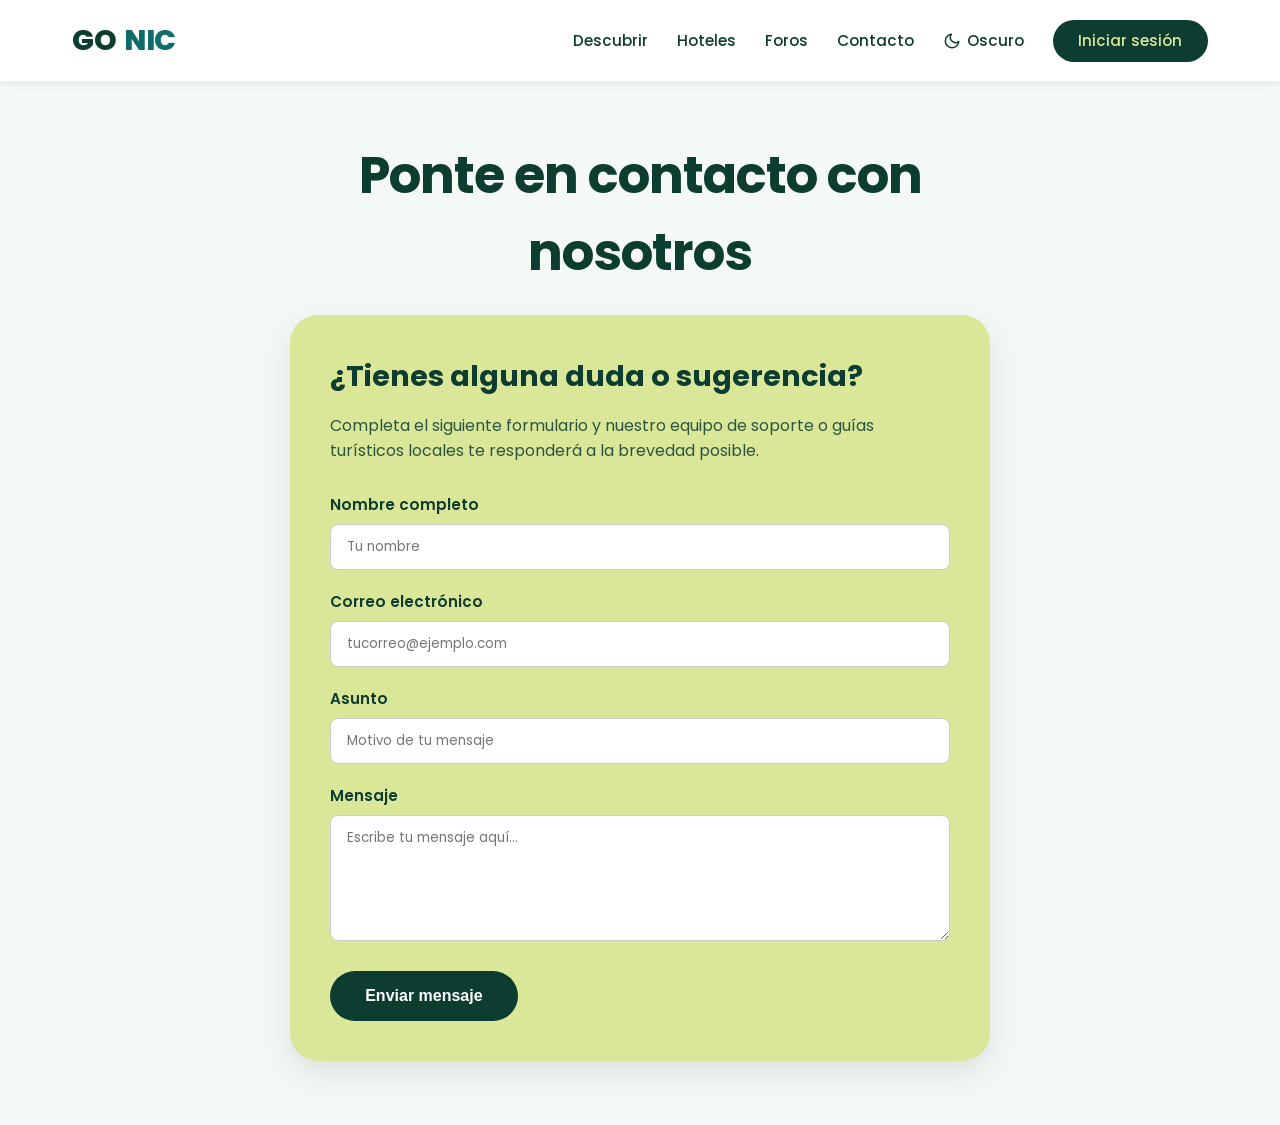
==== HTML/contacto.html @ b3a9e854 "Actualizar página de contacto y discover" ====
<!DOCTYPE html>
<html lang="es" data-theme="light">
<head>
    <meta charset="UTF-8">
    <meta name="viewport" content="width=device-width, initial-scale=1.0">
    <title>Contacto - Go Nic</title>
    <link href="https://fonts.googleapis.com/css2?family=Poppins:wght@400;500;600;700;800&display=swap" rel="stylesheet">
    <link rel="stylesheet" href="../CSS/styles.css">
</head>
<body>

    <!-- Header Navigation -->
    <header class="smooth-entry delay-1">
        <div class="nav-container">
            <a href="index.html" class="logo">GO<span>NIC</span></a>
            <ul class="nav-links">
                <li><a href="descubrir.html">Descubrir</a></li>
                <li><a href="index.html#hotels">Hoteles</a></li>
                <li><a href="#">Foros</a></li>
                <li><a href="contacto.html" class="active">Contacto</a></li>
                <!-- Botón de Tema (Estilo texto plano) -->
                <li>
                    <button type="button" id="theme-toggle" class="nav-theme-btn" aria-label="Cambiar tema">
                        <span id="theme-icon" style="display: flex; align-items: center;">
                            <svg width="18" height="18" fill="none" stroke="currentColor" stroke-width="2" stroke-linecap="round" stroke-linejoin="round" viewBox="0 0 24 24">
                                <path d="M21 12.79A9 9 0 1 1 11.21 3 7 7 0 0 0 21 12.79z"></path>
                            </svg>
                        </span>
                        <span id="theme-text">Oscuro</span>
                    </button>
                </li>
                <li><a href="login.html" class="btn-signin">Iniciar sesión</a></li>
            </ul>
        </div>
    </header>

    <!-- Hero Title -->
    <section class="hero smooth-entry delay-2">
        <h1>Ponte en contacto con nosotros</h1>
    </section>

    <!-- Contact Form Section -->
    <section class="categories-section smooth-entry delay-3" style="display: flex; justify-content: center; align-items: center; width: 100%;">
        <div class="categories-container" style="max-width: 700px; width: 100%; margin: 0 auto; display: flex; justify-content: center;">
            <div class="promo-card" style="display: block; padding: 40px; width: 100%; box-sizing: border-box;">
                <h2 style="margin-bottom: 15px; font-size: 1.8rem;">¿Tienes alguna duda o sugerencia?</h2>
                <p style="margin-bottom: 30px; opacity: 0.85;">Completa el siguiente formulario y nuestro equipo de soporte o guías turísticos locales te responderá a la brevedad posible.</p>
                
                <form action="#" method="POST" style="display: flex; flex-direction: column; gap: 20px;">
                    <div style="display: flex; flex-direction: column; gap: 8px; text-align: left;">
                        <label for="nombre" style="font-weight: 600; font-size: 0.95rem;">Nombre completo</label>
                        <input type="text" id="nombre" name="nombre" placeholder="Tu nombre" required style="padding: 12px 16px; border-radius: 8px; border: 1px solid var(--border-color, #ccc); background: var(--bg-input, #fff); color: inherit; font-family: 'Poppins', sans-serif;">
                    </div>

                    <div style="display: flex; flex-direction: column; gap: 8px; text-align: left;">
                        <label for="email" style="font-weight: 600; font-size: 0.95rem;">Correo electrónico</label>
                        <input type="email" id="email" name="email" placeholder="tucorreo@ejemplo.com" required style="padding: 12px 16px; border-radius: 8px; border: 1px solid var(--border-color, #ccc); background: var(--bg-input, #fff); color: inherit; font-family: 'Poppins', sans-serif;">
                    </div>

                    <div style="display: flex; flex-direction: column; gap: 8px; text-align: left;">
                        <label for="asunto" style="font-weight: 600; font-size: 0.95rem;">Asunto</label>
                        <input type="text" id="asunto" name="asunto" placeholder="Motivo de tu mensaje" required style="padding: 12px 16px; border-radius: 8px; border: 1px solid var(--border-color, #ccc); background: var(--bg-input, #fff); color: inherit; font-family: 'Poppins', sans-serif;">
                    </div>

                    <div style="display: flex; flex-direction: column; gap: 8px; text-align: left;">
                        <label for="mensaje" style="font-weight: 600; font-size: 0.95rem;">Mensaje</label>
                        <textarea id="mensaje" name="mensaje" rows="5" placeholder="Escribe tu mensaje aquí..." required style="padding: 12px 16px; border-radius: 8px; border: 1px solid var(--border-color, #ccc); background: var(--bg-input, #fff); color: inherit; font-family: 'Poppins', sans-serif; resize: vertical;"></textarea>
                    </div>

                    <button type="submit" class="btn-promo" style="margin-top: 10px; cursor: pointer; border: none; font-size: 1rem; font-weight: 600;">Enviar mensaje</button>
                </form>
            </div>
        </div>
    </section>

    <!-- Scripts de Interacción -->
    <script>
        // Cambio de Tema (Claro / Oscuro)
        const toggleBtn = document.getElementById('theme-toggle');
        const themeIcon = document.getElementById('theme-icon');
        const themeText = document.getElementById('theme-text');

        const moonSVG = `
            <svg width="18" height="18" fill="none" stroke="currentColor" stroke-width="2" stroke-linecap="round" stroke-linejoin="round" viewBox="0 0 24 24">
                <path d="M21 12.79A9 9 0 1 1 11.21 3 7 7 0 0 0 21 12.79z"></path>
            </svg>`;

        const sunSVG = `
            <svg width="18" height="18" fill="none" stroke="currentColor" stroke-width="2" stroke-linecap="round" stroke-linejoin="round" viewBox="0 0 24 24">
                <circle cx="12" cy="12" r="5"/>
                <line x1="12" y1="1" x2="12" y2="3"/>
                <line x1="12" y1="21" x2="12" y2="23"/>
                <line x1="4.22" y1="4.22" x2="5.64" y2="5.64"/>
                <line x1="18.36" y1="18.36" x2="19.78" y2="19.78"/>
                <line x1="1" y1="12" x2="3" y2="12"/>
                <line x1="21" y1="12" x2="23" y2="12"/>
                <line x1="4.22" y1="19.78" x2="5.64" y2="18.36"/>
                <line x1="18.36" y1="5.64" x2="19.78" y2="4.22"/>
            </svg>`;

        function applyTheme(theme) {
            document.documentElement.setAttribute('data-theme', theme);
            localStorage.setItem('gonic-theme', theme);

            if (theme === 'dark') {
                themeIcon.innerHTML = sunSVG;
                themeText.textContent = 'Claro';
            } else {
                themeIcon.innerHTML = moonSVG;
                themeText.textContent = 'Oscuro';
            }
        }

        const savedTheme = localStorage.getItem('gonic-theme') || 'light';
        applyTheme(savedTheme);

        toggleBtn.addEventListener('click', () => {
            const currentTheme = document.documentElement.getAttribute('data-theme') || 'light';
            const nextTheme = currentTheme === 'light' ? 'dark' : 'light';
            applyTheme(nextTheme);
        });
    </script>

</body>
</html>
---- CSS/styles.css ----
/* ==========================================
   GO NIC - BRAND SYSTEM & STYLES (UNIFICADO)
   ========================================== */

/* Variables globales */
:root, [data-theme="light"] {
    --color-dark: #0D3C30;
    --color-lime: #DAE799;
    --color-sky: #91D5DD;
    --color-teal: #0D6D69;
    
    --bg-body: #F4F8F7;
    --bg-header: #FFFFFF;
    --bg-card: #FFFFFF;
    --bg-card-header: rgba(145, 213, 221, 0.3);
    --bg-search: #FFFFFF;
    
    --text-primary: #0D3C30;
    --text-secondary: #0D6D69;
    --text-muted: #52796F;
    --border-card: rgba(145, 213, 221, 0.4);
    
    --radius-sm: 12px;
    --radius-md: 18px;
    --radius-pill: 50px;
    --transition: all 0.3s cubic-bezier(0.4, 0, 0.2, 1);
}

/* Tema Oscuro */
[data-theme="dark"] {
    --bg-body: #081613;
    --bg-header: #0e241f;
    --bg-card: #13322b;
    --bg-card-header: #1c3831;
    --bg-search: #13322b;
    
    --text-primary: #FFFFFF;
    --text-secondary: #FFFFFF;
    --text-muted: #94a3b8;
    --color-teal: #42b2a8;
    --border-card: rgba(145, 213, 221, 0.15);
}

/* Transiciones globales */
body, header, .category-card, .search-box, .btn-signin, .nav-theme-btn, .search-tabs li, .card-image-placeholder, .search-box input {
    transition: background-color 0.3s ease, color 0.3s ease, border-color 0.3s ease, box-shadow 0.3s ease, stroke 0.3s ease;
}

/* Base Reset */
* {
    margin: 0;
    padding: 0;
    box-sizing: border-box;
}

body {
    font-family: 'Poppins', sans-serif;
    background-color: var(--bg-body);
    color: var(--text-primary);
    overflow-x: hidden;
}

/* Header & Navigation */
header {
    background-color: var(--bg-header);
    box-shadow: 0 2px 12px rgba(0, 0, 0, 0.08);
    position: sticky;
    top: 0;
    z-index: 1000;
}

.nav-container {
    max-width: 1200px;
    margin: 0 auto;
    display: flex;
    justify-content: space-between;
    align-items: center;
    padding: 1.2rem 2rem;
}

.logo {
    font-size: 1.8rem;
    font-weight: 800;
    color: var(--text-primary);
    text-decoration: none;
    letter-spacing: -0.5px;
    display: flex;
    align-items: center;
    gap: 0.5rem;
}

.logo span {
    color: var(--color-teal);
}

.nav-links {
    display: flex;
    gap: 1.8rem;
    list-style: none;
    align-items: center;
}

.nav-links a {
    text-decoration: none;
    color: var(--text-primary);
    font-weight: 500;
    font-size: 0.95rem;
    transition: var(--transition);
}

.nav-links a:hover {
    color: var(--color-teal);
}

/* Botón de cambio de tema */
.nav-theme-btn {
    background: none;
    border: none;
    padding: 0;
    font-family: inherit;
    font-size: 0.95rem;
    font-weight: 500;
    color: var(--text-primary);
    cursor: pointer;
    display: flex;
    align-items: center;
    gap: 0.4rem;
}

.nav-theme-btn:hover {
    color: var(--color-teal);
}

/* Botón Iniciar Sesión */
.btn-signin {
    background-color: var(--color-dark);
    color: var(--color-lime) !important;
    padding: 0.65rem 1.6rem;
    border-radius: var(--radius-pill);
    font-weight: 600;
    transition: var(--transition);
}

[data-theme="dark"] .btn-signin {
    background-color: var(--color-lime);
    color: var(--color-dark) !important;
}

.btn-signin:hover {
    background-color: var(--color-teal);
    color: #FFFFFF !important;
    transform: translateY(-2px);
    box-shadow: 0 6px 16px rgba(13, 109, 105, 0.25);
}

/* Hero Section */
.hero {
    text-align: center;
    padding: 3.5rem 1rem 1.5rem;
    max-width: 800px;
    margin: 0 auto;
}

.hero h1 {
    font-size: 3.2rem;
    font-weight: 700;
    color: var(--text-primary);
    letter-spacing: -1px;
}

/* Barra de Búsqueda y Pestañas */
.search-bar-container {
    max-width: 820px; 
    margin: 0 auto 3.5rem;
    padding: 0 1rem;
}

.search-tabs {
    display: flex;
    justify-content: center;
    align-items: center;
    gap: 0.8rem;         
    margin-bottom: 1.2rem;
    list-style: none;
    overflow-x: auto;     
    scrollbar-width: none;
}

.search-tabs::-webkit-scrollbar {
    display: none;        
}

.search-tabs li {
    display: flex;
    align-items: center;
    gap: 0.5rem;
    font-weight: 600;
    font-size: 0.88rem;
    cursor: pointer;
    padding: 0.55rem 1.1rem;
    border-radius: var(--radius-pill);
    color: var(--text-primary);
    background-color: transparent;
    transition: var(--transition);
    white-space: nowrap;  
}

.search-tabs li svg {
    stroke: var(--text-primary);
}

.search-tabs li.active {
    background-color: var(--color-sky);
    color: #0D3C30;
}

.search-tabs li.active svg {
    stroke: #0D3C30;
}

.search-tabs li:hover:not(.active) {
    background-color: rgba(145, 213, 221, 0.25);
    color: var(--color-teal);
}

.search-box {
    display: flex;
    background: var(--bg-search);
    border: 2px solid var(--color-sky);
    border-radius: var(--radius-pill);
    padding: 0.4rem 0.4rem 0.4rem 1.5rem;
    align-items: center;
    box-shadow: 0 10px 30px rgba(0, 0, 0, 0.08);
}

.search-box svg {
    stroke: var(--text-primary);
}

.search-box input {
    flex: 1;
    border: none;
    outline: none;
    font-size: 0.98rem;
    font-family: inherit;
    color: var(--text-primary);
    background: transparent;
}

.search-box input::placeholder {
    color: var(--text-primary);
    opacity: 0.7;
}

.btn-search {
    background-color: var(--color-lime);
    color: #0D3C30;
    border: none;
    padding: 0.85rem 2.2rem;
    border-radius: var(--radius-pill);
    font-weight: 700;
    cursor: pointer;
    transition: var(--transition);
}

.btn-search:hover {
    background-color: #c8d880;
    transform: scale(1.02);
}

/* ==========================================
   DISEÑO UNIFICADO DE TARJETAS (CATEGORÍAS Y HOTELES)
   ========================================== */

.categories-section {
    max-width: 1200px;
    margin: 0 auto 4rem;
    padding: 0 2rem;
}

.categories-container h2 {
    font-size: 1.8rem;
    font-weight: 700;
    margin-bottom: 1.8rem;
    color: var(--text-primary);
}

.categories-grid {
    display: grid;
    grid-template-columns: repeat(auto-fill, minmax(250px, 1fr));
    gap: 1.8rem;
}

/* Tarjeta Base Unificada */
.category-card {
    background-color: var(--bg-card);
    border: 1px solid var(--border-card);
    border-radius: var(--radius-md);
    overflow: hidden;
    display: flex;
    flex-direction: column;
    text-align: left;
    cursor: pointer;
    box-shadow: 0 4px 14px rgba(0, 0, 0, 0.05);
    transition: var(--transition);
}

.category-card:hover {
    transform: translateY(-6px);
    border-color: var(--color-teal);
    box-shadow: 0 12px 26px rgba(0, 0, 0, 0.12);
}

/* Área superior de la imagen / SVG */
.card-image-placeholder {
    width: 100%;
    height: 150px;
    background-color: var(--bg-card-header);
    display: flex;
    align-items: center;
    justify-content: center;
    color: var(--color-teal);
}

/* Textos e Información interna */
.category-card h3 {
    font-size: 1.1rem;
    font-weight: 700;
    color: var(--text-primary);
    padding: 1.2rem 1.2rem 0.3rem 1.2rem;
    margin: 0;
}

.hotel-info-text {
    font-size: 0.85rem;
    color: var(--text-muted);
    padding: 0 1.2rem 0.5rem 1.2rem;
    margin: 0;
    display: flex;
    align-items: center;
    gap: 4px;
}

.hotel-rating {
    display: flex;
    align-items: center;
    gap: 3px;
    color: #f59e0b;
    padding: 0 1.2rem 0.5rem 1.2rem;
}

.hotel-rating span {
    font-size: 0.85rem;
    font-weight: 600;
    color: var(--text-primary);
    margin-left: 4px;
}

.hotel-price-tag {
    font-size: 0.92rem;
    color: var(--color-teal);
    font-weight: 500;
    padding: 0 1.2rem 1.2rem 1.2rem;
    margin-top: auto;
}

/* Banner Promocional */
.promo-section {
    max-width: 1200px;
    margin: 0 auto 5rem;
    padding: 0 2rem;
}

.promo-card {
    background-color: var(--color-lime);
    border-radius: 28px;
    display: grid;
    grid-template-columns: 1fr 1fr;
    overflow: hidden;
    box-shadow: 0 12px 32px rgba(0, 0, 0, 0.1);
}

[data-theme="dark"] .promo-card {
    background-color: #0e2f27;
}

.promo-media {
    background-color: var(--color-teal);
    min-height: 340px;
    display: flex;
    align-items: center;
    justify-content: center;
    color: var(--color-lime);
}

.promo-content {
    padding: 4rem 3.5rem;
    display: flex;
    flex-direction: column;
    justify-content: center;
}

.promo-content h2 {
    font-size: 2.6rem;
    font-weight: 800;
    color: var(--text-primary);
    margin-bottom: 1rem;
    line-height: 1.1;
}

.promo-content p {
    font-size: 1rem;
    color: var(--text-primary);
    opacity: 0.9;
    margin-bottom: 2rem;
    line-height: 1.6;
}

.btn-promo {
    background-color: var(--color-dark);
    color: #FFFFFF;
    padding: 1rem 2.2rem;
    border-radius: var(--radius-pill);
    text-decoration: none;
    font-weight: 600;
    width: fit-content;
    transition: var(--transition);
}

[data-theme="dark"] .btn-promo {
    background-color: var(--color-lime);
    color: var(--color-dark);
}

.btn-promo:hover {
    background-color: var(--color-teal);
    color: #FFFFFF !important;
    transform: translateY(-2px);
}

/* Animaciones */
.smooth-entry {
    opacity: 0;
    animation: smoothFadeUp 0.85s cubic-bezier(0.16, 1, 0.3, 1) forwards;
}
.delay-1 { animation-delay: 0.08s; }
.delay-2 { animation-delay: 0.16s; }
.delay-3 { animation-delay: 0.24s; }
.delay-4 { animation-delay: 0.32s; }
.delay-5 { animation-delay: 0.40s; }
.delay-6 { animation-delay: 0.48s; }

@keyframes smoothFadeUp {
    0% {
        opacity: 0;
        transform: translateY(22px) scale(0.98);
    }
    100% {
        opacity: 1;
        transform: translateY(0) scale(1);
    }
}

/* Responsivo */
@media (max-width: 900px) {
    .promo-card {
        grid-template-columns: 1fr;
    }
    .hero h1 {
        font-size: 2.4rem;
    }
    .nav-links {
        display: none;
    }
}
/* ==========================================
   pantalla de descubrir lugares
   ========================================== */

/* el texto chiquito de arriba */
.hero-badge {
    display: inline-block;
    background-color: var(--color-sky);
    color: #0D3C30;
    font-size: 0.82rem;
    font-weight: 700;
    padding: 0.35rem 1rem;
    border-radius: var(--radius-pill);
    margin-bottom: 0.8rem;
}

.hero-subtitle {
    color: var(--text-muted);
    margin-top: 0.6rem;
    font-size: 1.05rem;
    line-height: 1.5;
}

/* la barra con los botones de categorias */
.filter-container {
    max-width: 1050px;
    margin: 0 auto 2.5rem;
    padding: 0 1rem;
}

.filter-group {
    display: flex;
    justify-content: center;
    gap: 0.6rem;
    flex-wrap: wrap;
}

.filter-btn {
    background-color: var(--bg-card);
    border: 1px solid var(--border-card);
    color: var(--text-primary);
    padding: 0.55rem 1.3rem;
    border-radius: var(--radius-pill);
    font-size: 0.88rem;
    font-family: inherit;
    font-weight: 600;
    cursor: pointer;
    transition: var(--transition);
}

/* cambiar color si se selecciona la categoria */
.filter-btn.active, 
.filter-btn:hover {
    background-color: var(--color-teal);
    color: #FFFFFF;
    border-color: var(--color-teal);
}

/* caja general donde caen todas las tarjetas */
.destinations-wrapper {
    max-width: 1050px;
    margin: 0 auto 5rem;
    padding: 0 1.5rem;
    display: flex;
    flex-direction: column;
    gap: 2rem;
}

/* estilo de las cards */
.destination-card {
    background-color: var(--bg-card);
    border: 1px solid var(--border-card);
    border-radius: var(--radius-md);
    display: grid;
    grid-template-columns: 240px 1fr;
    overflow: hidden;
    box-shadow: 0 6px 20px rgba(0, 0, 0, 0.05);
    transition: var(--transition);
}

.destination-card:hover {
    border-color: var(--color-teal);
    box-shadow: 0 12px 28px rgba(0, 0, 0, 0.1);
}

/* la parte de la izquierda donde va el icono */
.card-sidebar {
    background-color: var(--bg-card-header);
    padding: 2.5rem 1.5rem;
    display: flex;
    flex-direction: column;
    align-items: center;
    justify-content: center;
    text-align: center;
    border-right: 1px solid var(--border-card);
}

.sidebar-icon-box {
    width: 68px;
    height: 68px;
    background-color: var(--bg-card);
    border-radius: 50%;
    display: flex;
    align-items: center;
    justify-content: center;
    color: var(--color-teal);
    margin-bottom: 1rem;
    box-shadow: 0 4px 12px rgba(0, 0, 0, 0.06);
}

.sidebar-label {
    font-size: 0.82rem;
    font-weight: 700;
    color: var(--color-teal);
    text-transform: uppercase;
    letter-spacing: 0.5px;
}

/* el contenido fuerte de la derecha */
.card-main {
    padding: 2rem 2.2rem;
    display: flex;
    flex-direction: column;
}

.card-header {
    display: flex;
    justify-content: space-between;
    align-items: baseline;
    margin-bottom: 0.8rem;
    flex-wrap: wrap;
    gap: 0.5rem;
}

.destination-title {
    font-size: 1.55rem;
    font-weight: 700;
    color: var(--text-primary);
}

.destination-location {
    font-size: 0.88rem;
    font-weight: 600;
    color: var(--text-muted);
}

.destination-description {
    font-size: 0.94rem;
    line-height: 1.6;
    color: var(--text-primary);
    opacity: 0.9;
    margin-bottom: 1.5rem;
}

/* cuadritos de clima, acceso y costo */
.info-grid {
    display: grid;
    grid-template-columns: repeat(3, 1fr);
    gap: 0.8rem;
    margin-bottom: 1.5rem;
}

.info-item {
    background-color: var(--bg-body);
    padding: 0.75rem 1rem;
    border-radius: var(--radius-sm);
    border: 1px solid var(--border-card);
    display: flex;
    flex-direction: column;
}

.info-item.full-width {
    grid-column: span 3;
}

.info-label {
    font-size: 0.73rem;
    text-transform: uppercase;
    font-weight: 700;
    color: var(--text-muted);
    margin-bottom: 0.2rem;
}

.info-val {
    font-size: 0.88rem;
    font-weight: 600;
    color: var(--text-primary);
}

/* la lista de cosas que hacer al final de la card */
.highlights-section {
    border-top: 1px dashed var(--border-card);
    padding-top: 1.2rem;
    margin-top: auto;
}

.highlights-title {
    font-size: 0.9rem;
    font-weight: 700;
    color: var(--color-teal);
    margin-bottom: 0.6rem;
}

.highlights-list {
    list-style: none;
    display: flex;
    flex-direction: column;
    gap: 0.4rem;
}

.highlights-list li {
    font-size: 0.88rem;
    color: var(--text-primary);
    position: relative;
    padding-left: 1.2rem;
}

/* las vinetas bonitas de la lista */
.highlights-list li::before {
    content: "•";
    color: var(--color-teal);
    font-weight: bold;
    font-size: 1.3rem;
    position: absolute;
    left: 0;
    top: -3px;
}

/* arreglos para cel */
@media (max-width: 820px) {
    .destination-card {
        grid-template-columns: 1fr;
    }
    
    .card-sidebar {
        border-right: none;
        border-bottom: 1px solid var(--border-card);
        padding: 1.8rem 1.5rem;
    }

    .card-main {
        padding: 1.5rem;
    }
    
    .info-grid {
        grid-template-columns: 1fr;
    }
    
    .info-item.full-width {
        grid-column: span 1;
    }
}

/* Contenedor de la imagen real en las tarjetas de hoteles */
.card-image-container {
    width: 100%;
    height: 160px;
    overflow: hidden;
    border-top-left-radius: inherit;
    border-top-right-radius: inherit;
}

/* Ajuste de la imagen para que llene el espacio sin deformarse */
.card-real-img {
    width: 100%;
    height: 100%;
    object-fit: cover;
    display: block;
    transition: transform 0.3s ease;
}

/* Efecto de zoom sutil al pasar el cursor por encima de la tarjeta */
.category-card:hover .card-real-img {
    transform: scale(1.05);
}

/* Área de contenido inferior dentro de la tarjeta de hotel */
.card-content-area {
    padding: 15px;
    display: flex;
    flex-direction: column;
    gap: 6px;
}

.hotel-info-text {
    font-size: 0.85rem;
    opacity: 0.7;
    margin: 0;
}

.hotel-rating {
    display: flex;
    align-items: center;
    gap: 3px;
    font-size: 0.85rem;
    font-weight: 600;
    color: #f59e0b; /* Color estrella */
}

.hotel-rating span {
    margin-left: 5px;
    color: inherit;
}

.hotel-price-tag {
    font-size: 0.9rem;
    margin-top: 4px;
}


[data-theme="dark"] input,
[data-theme="dark"] textarea {
    background-color: #22252a !important;
    color: #ffffff !important;
    border-color: #3a3f47 !important;
}

[data-theme="dark"] input::placeholder,
[data-theme="dark"] textarea::placeholder {
    color: #9aa0a6 !important;
}
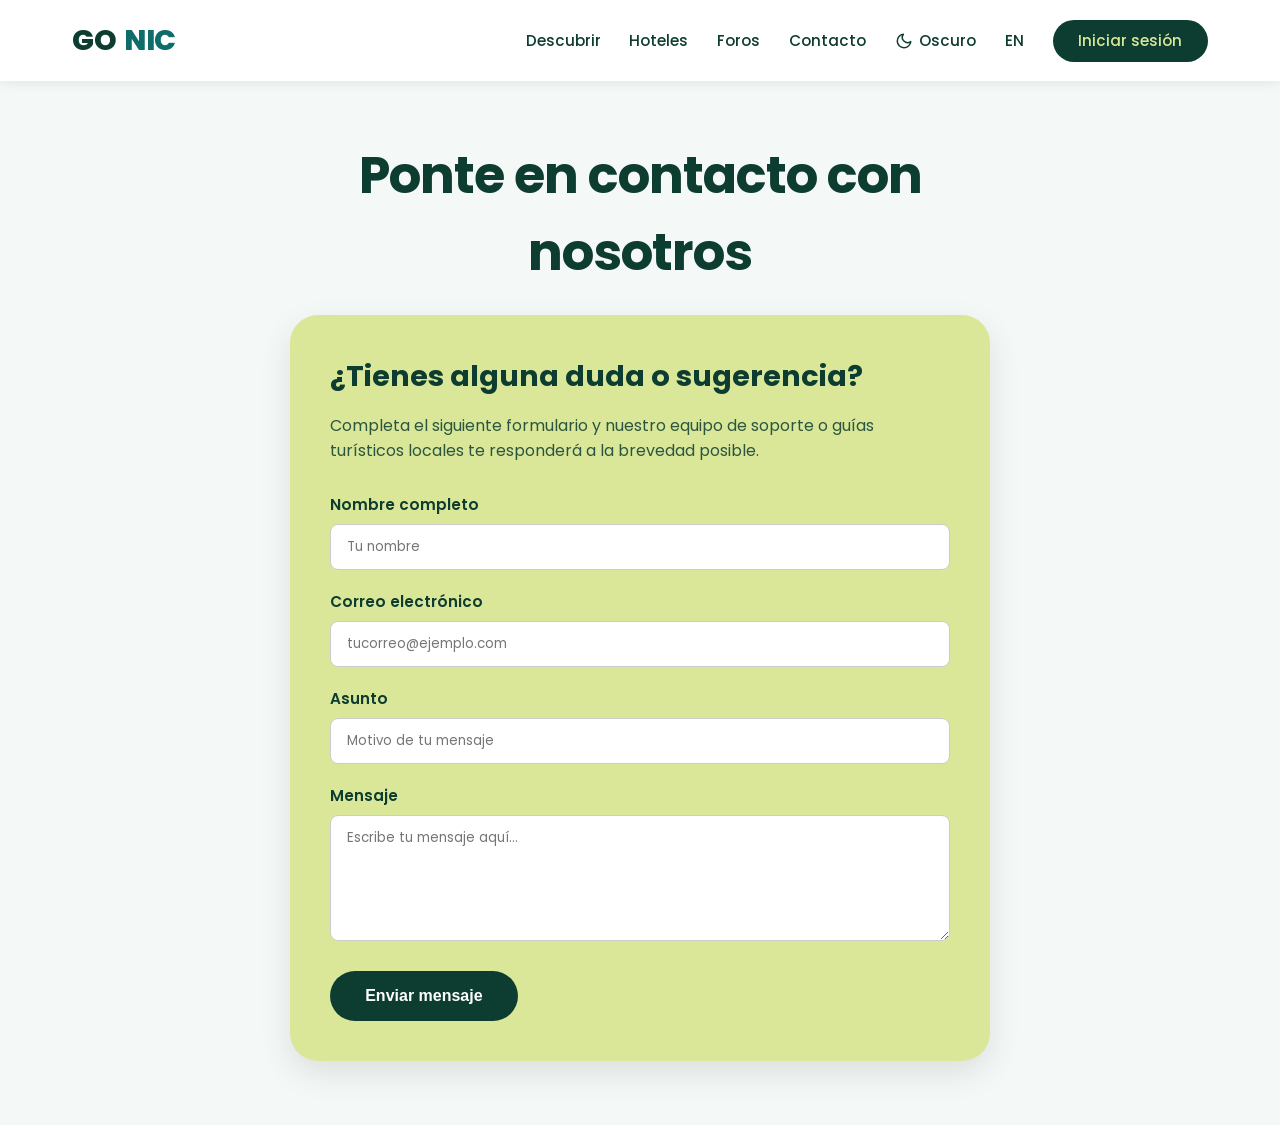
==== commit c4bd3472: "Se agrego boton funcional de cambio de idioma y la interfaz del index se le hicieron retoques" ====
--- a/HTML/contacto.html
+++ b/HTML/contacto.html
@@ -6,75 +6,162 @@
     <title>Contacto - Go Nic</title>
     <link href="https://fonts.googleapis.com/css2?family=Poppins:wght@400;500;600;700;800&display=swap" rel="stylesheet">
     <link rel="stylesheet" href="../CSS/styles.css">
+    <style>
+        .page-translate-wrapper {
+            opacity: 1;
+            transition: opacity 0.6s cubic-bezier(0.16, 1, 0.3, 1), transform 0.6s cubic-bezier(0.16, 1, 0.3, 1);
+        }
+        .page-translate-wrapper.fade-out {
+            opacity: 0;
+            transform: translateY(-15px);
+        }
+    </style>
 </head>
 <body>
 
-    <!-- Header Navigation -->
-    <header class="smooth-entry delay-1">
-        <div class="nav-container">
-            <a href="index.html" class="logo">GO<span>NIC</span></a>
-            <ul class="nav-links">
-                <li><a href="descubrir.html">Descubrir</a></li>
-                <li><a href="index.html#hotels">Hoteles</a></li>
-                <li><a href="#">Foros</a></li>
-                <li><a href="contacto.html" class="active">Contacto</a></li>
-                <!-- Botón de Tema (Estilo texto plano) -->
-                <li>
-                    <button type="button" id="theme-toggle" class="nav-theme-btn" aria-label="Cambiar tema">
-                        <span id="theme-icon" style="display: flex; align-items: center;">
-                            <svg width="18" height="18" fill="none" stroke="currentColor" stroke-width="2" stroke-linecap="round" stroke-linejoin="round" viewBox="0 0 24 24">
-                                <path d="M21 12.79A9 9 0 1 1 11.21 3 7 7 0 0 0 21 12.79z"></path>
-                            </svg>
-                        </span>
-                        <span id="theme-text">Oscuro</span>
-                    </button>
-                </li>
-                <li><a href="login.html" class="btn-signin">Iniciar sesión</a></li>
-            </ul>
-        </div>
-    </header>
-
-    <!-- Hero Title -->
-    <section class="hero smooth-entry delay-2">
-        <h1>Ponte en contacto con nosotros</h1>
-    </section>
-
-    <!-- Contact Form Section -->
-    <section class="categories-section smooth-entry delay-3" style="display: flex; justify-content: center; align-items: center; width: 100%;">
-        <div class="categories-container" style="max-width: 700px; width: 100%; margin: 0 auto; display: flex; justify-content: center;">
-            <div class="promo-card" style="display: block; padding: 40px; width: 100%; box-sizing: border-box;">
-                <h2 style="margin-bottom: 15px; font-size: 1.8rem;">¿Tienes alguna duda o sugerencia?</h2>
-                <p style="margin-bottom: 30px; opacity: 0.85;">Completa el siguiente formulario y nuestro equipo de soporte o guías turísticos locales te responderá a la brevedad posible.</p>
-                
-                <form action="#" method="POST" style="display: flex; flex-direction: column; gap: 20px;">
-                    <div style="display: flex; flex-direction: column; gap: 8px; text-align: left;">
-                        <label for="nombre" style="font-weight: 600; font-size: 0.95rem;">Nombre completo</label>
-                        <input type="text" id="nombre" name="nombre" placeholder="Tu nombre" required style="padding: 12px 16px; border-radius: 8px; border: 1px solid var(--border-color, #ccc); background: var(--bg-input, #fff); color: inherit; font-family: 'Poppins', sans-serif;">
-                    </div>
-
-                    <div style="display: flex; flex-direction: column; gap: 8px; text-align: left;">
-                        <label for="email" style="font-weight: 600; font-size: 0.95rem;">Correo electrónico</label>
-                        <input type="email" id="email" name="email" placeholder="tucorreo@ejemplo.com" required style="padding: 12px 16px; border-radius: 8px; border: 1px solid var(--border-color, #ccc); background: var(--bg-input, #fff); color: inherit; font-family: 'Poppins', sans-serif;">
-                    </div>
-
-                    <div style="display: flex; flex-direction: column; gap: 8px; text-align: left;">
-                        <label for="asunto" style="font-weight: 600; font-size: 0.95rem;">Asunto</label>
-                        <input type="text" id="asunto" name="asunto" placeholder="Motivo de tu mensaje" required style="padding: 12px 16px; border-radius: 8px; border: 1px solid var(--border-color, #ccc); background: var(--bg-input, #fff); color: inherit; font-family: 'Poppins', sans-serif;">
-                    </div>
-
-                    <div style="display: flex; flex-direction: column; gap: 8px; text-align: left;">
-                        <label for="mensaje" style="font-weight: 600; font-size: 0.95rem;">Mensaje</label>
-                        <textarea id="mensaje" name="mensaje" rows="5" placeholder="Escribe tu mensaje aquí..." required style="padding: 12px 16px; border-radius: 8px; border: 1px solid var(--border-color, #ccc); background: var(--bg-input, #fff); color: inherit; font-family: 'Poppins', sans-serif; resize: vertical;"></textarea>
-                    </div>
-
-                    <button type="submit" class="btn-promo" style="margin-top: 10px; cursor: pointer; border: none; font-size: 1rem; font-weight: 600;">Enviar mensaje</button>
-                </form>
+    <div id="pageContent" class="page-translate-wrapper">
+        <!-- Header Navigation -->
+        <header class="smooth-entry delay-1">
+            <div class="nav-container">
+                <a href="../index.html" class="logo">GO<span>NIC</span></a>
+                <ul class="nav-links">
+                    <li><a href="descubrir.html" data-i18n="nav_discover">Descubrir</a></li>
+                    <li><a href="index.html#hotels" data-i18n="nav_hotels">Hoteles</a></li>
+                    <li><a href="#" data-i18n="nav_foros">Foros</a></li>
+                    <li><a href="contacto.html" class="active" data-i18n="nav_contact">Contacto</a></li>
+                    <!-- Botón de Tema -->
+                    <li>
+                        <button type="button" id="theme-toggle" class="nav-theme-btn" aria-label="Cambiar tema">
+                            <span id="theme-icon" style="display: flex; align-items: center;">
+                                <svg width="18" height="18" fill="none" stroke="currentColor" stroke-width="2" stroke-linecap="round" stroke-linejoin="round" viewBox="0 0 24 24">
+                                    <path d="M21 12.79A9 9 0 1 1 11.21 3 7 7 0 0 0 21 12.79z"></path>
+                                </svg>
+                            </span>
+                            <span id="theme-text">Oscuro</span>
+                        </button>
+                    </li>
+                    <!-- Botón de Idioma -->
+                    <li>
+                        <button type="button" id="lang-toggle" class="nav-theme-btn" aria-label="Cambiar idioma">
+                            <span id="lang-text">EN</span>
+                        </button>
+                    </li>
+                    <li><a href="login.html" class="btn-signin" data-i18n="nav_signin">Iniciar sesión</a></li>
+                </ul>
             </div>
-        </div>
-    </section>
+        </header>
+
+        <!-- Hero Title -->
+        <section class="hero smooth-entry delay-2">
+            <h1 data-i18n="contact_hero">Ponte en contacto con nosotros</h1>
+        </section>
+
+        <!-- Contact Form Section -->
+        <section class="categories-section smooth-entry delay-3" style="display: flex; justify-content: center; align-items: center; width: 100%;">
+            <div class="categories-container" style="max-width: 700px; width: 100%; margin: 0 auto; display: flex; justify-content: center;">
+                <div class="promo-card" style="display: block; padding: 40px; width: 100%; box-sizing: border-box;">
+                    <h2 style="margin-bottom: 15px; font-size: 1.8rem;" data-i18n="contact_title">¿Tienes alguna duda o sugerencia?</h2>
+                    <p style="margin-bottom: 30px; opacity: 0.85;" data-i18n="contact_subtitle">Completa el siguiente formulario y nuestro equipo de soporte o guías turísticos locales te responderá a la brevedad posible.</p>
+                    
+                    <form action="#" method="POST" style="display: flex; flex-direction: column; gap: 20px;">
+                        <div style="display: flex; flex-direction: column; gap: 8px; text-align: left;">
+                            <label for="nombre" style="font-weight: 600; font-size: 0.95rem;" data-i18n="label_name">Nombre completo</label>
+                            <input type="text" id="nombre" name="nombre" placeholder="Tu nombre" required style="padding: 12px 16px; border-radius: 8px; border: 1px solid var(--border-color, #ccc); background: var(--bg-input, #fff); color: inherit; font-family: 'Poppins', sans-serif;">
+                        </div>
+
+                        <div style="display: flex; flex-direction: column; gap: 8px; text-align: left;">
+                            <label for="email" style="font-weight: 600; font-size: 0.95rem;" data-i18n="label_email">Correo electrónico</label>
+                            <input type="email" id="email" name="email" placeholder="tucorreo@ejemplo.com" required style="padding: 12px 16px; border-radius: 8px; border: 1px solid var(--border-color, #ccc); background: var(--bg-input, #fff); color: inherit; font-family: 'Poppins', sans-serif;">
+                        </div>
+
+                        <div style="display: flex; flex-direction: column; gap: 8px; text-align: left;">
+                            <label for="asunto" style="font-weight: 600; font-size: 0.95rem;" data-i18n="label_subject">Asunto</label>
+                            <input type="text" id="asunto" name="asunto" placeholder="Motivo de tu mensaje" required style="padding: 12px 16px; border-radius: 8px; border: 1px solid var(--border-color, #ccc); background: var(--bg-input, #fff); color: inherit; font-family: 'Poppins', sans-serif;">
+                        </div>
+
+                        <div style="display: flex; flex-direction: column; gap: 8px; text-align: left;">
+                            <label for="mensaje" style="font-weight: 600; font-size: 0.95rem;" data-i18n="label_message">Mensaje</label>
+                            <textarea id="mensaje" name="mensaje" rows="5" placeholder="Escribe tu mensaje aquí..." required style="padding: 12px 16px; border-radius: 8px; border: 1px solid var(--border-color, #ccc); background: var(--bg-input, #fff); color: inherit; font-family: 'Poppins', sans-serif; resize: vertical;"></textarea>
+                        </div>
+
+                        <button type="submit" class="btn-promo" style="margin-top: 10px; cursor: pointer; border: none; font-size: 1rem; font-weight: 600;" data-i18n="btn_submit">Enviar mensaje</button>
+                    </form>
+                </div>
+            </div>
+        </section>
+    </div>
 
     <!-- Scripts de Interacción -->
     <script>
+        const translations = {
+            es: {
+                nav_discover: "Descubrir",
+                nav_hotels: "Hoteles",
+                nav_foros: "Foros",
+                nav_contact: "Contacto",
+                nav_signin: "Iniciar sesión",
+                contact_hero: "Ponte en contacto con nosotros",
+                contact_title: "¿Tienes alguna duda o sugerencia?",
+                contact_subtitle: "Completa el siguiente formulario y nuestro equipo de soporte o guías turísticos locales te responderá a la brevedad posible.",
+                label_name: "Nombre completo",
+                label_email: "Correo electrónico",
+                label_subject: "Asunto",
+                label_message: "Mensaje",
+                btn_submit: "Enviar mensaje"
+            },
+            en: {
+                nav_discover: "Discover",
+                nav_hotels: "Hotels",
+                nav_foros: "Forums",
+                nav_contact: "Contact",
+                nav_signin: "Sign in",
+                contact_hero: "Get in touch with us",
+                contact_title: "Do you have any questions or suggestions?",
+                contact_subtitle: "Fill out the form below and our support team or local tour guides will get back to you as soon as possible.",
+                label_name: "Full name",
+                label_email: "Email address",
+                label_subject: "Subject",
+                label_message: "Message",
+                btn_submit: "Send message"
+            }
+        };
+
+        const langToggleBtn = document.getElementById('lang-toggle');
+        const langText = document.getElementById('lang-text');
+        const pageContent = document.getElementById('pageContent');
+
+        function setLanguage(lang) {
+            pageContent.classList.add('fade-out');
+
+            setTimeout(() => {
+                document.documentElement.setAttribute('lang', lang);
+                localStorage.setItem('gonic-lang', lang);
+
+                document.querySelectorAll('[data-i18n]').forEach(el => {
+                    const key = el.getAttribute('data-i18n');
+                    if (translations[lang] && translations[lang][key]) {
+                        el.textContent = translations[lang][key];
+                    }
+                });
+
+                if (langText) {
+                    langText.textContent = lang === 'es' ? 'EN' : 'ES';
+                }
+
+                pageContent.classList.remove('fade-out');
+            }, 350);
+        }
+
+        const savedLang = localStorage.getItem('gonic-lang') || 'es';
+        setLanguage(savedLang);
+
+        if (langToggleBtn) {
+            langToggleBtn.addEventListener('click', () => {
+                const currentLang = document.documentElement.getAttribute('lang') || 'es';
+                setLanguage(currentLang === 'es' ? 'en' : 'es');
+            });
+        }
+
         // Cambio de Tema (Claro / Oscuro)
         const toggleBtn = document.getElementById('theme-toggle');
         const themeIcon = document.getElementById('theme-icon');
--- a/CSS/styles.css
+++ b/CSS/styles.css
@@ -793,4 +793,460 @@
 [data-theme="dark"] input::placeholder,
 [data-theme="dark"] textarea::placeholder {
     color: #9aa0a6 !important;
-}+}
+
+
+/* Contenedor general de la tarjeta para mantener orden */
+.hotel-card {
+  display: flex;
+  flex-direction: column;
+  background: #121212; /* Ajusta según tu paleta */
+  border-radius: 12px;
+  overflow: hidden;
+  /* ...otros estilos de tarjeta... */
+}
+
+.hotel-content {
+  padding: 16px;
+  display: flex;
+  flex-direction: column;
+  gap: 8px; /* Espaciado uniforme entre elementos */
+}
+
+/* Encabezado: Título y estrellas a la misma altura */
+.hotel-header {
+  display: flex;
+  justify-content: space-between;
+  align-items: center; /* Centra verticalmente el título y las estrellas */
+  width: 100%;
+}
+
+.hotel-title {
+  font-size: 1.1rem;
+  color: #ffffff;
+  margin: 0;
+}
+
+/* Estilo para las estrellas (similares en grosor/tamaño a los iconos del menú) */
+.hotel-stars {
+  display: flex;
+  gap: 2px;
+}
+
+.hotel-stars .star {
+  font-size: 16px; /* Ajusta para que coincida con el tamaño visual de tus iconos */
+  color: #ffc107;  /* Color de estrella o el mismo tono de tus iconos si son SVG monocromáticos */
+}
+
+/* Sección de reseñas */
+.hotel-reviews {
+  display: flex;
+  align-items: center;
+  gap: 6px;
+  font-size: 0.9rem;
+  color: #b0b0b0;
+}
+
+.hotel-reviews .score {
+  font-weight: bold;
+  color: #ffffff;
+}
+
+/* Sección de precio alineada */
+.hotel-footer {
+  display: flex;
+  align-items: baseline;
+  gap: 4px;
+  margin-top: 4px;
+}
+
+.hotel-footer .price {
+  font-size: 1.2rem;
+  font-weight: bold;
+  color: #4db6ac; /* Color de acento similar al botón de hoteles */
+}
+
+.hotel-footer .night {
+  font-size: 0.85rem;
+  color: #888888;
+}
+
+/* Ajuste contenedor interno de la tarjeta de hotel */
+.card-content-area {
+    padding: 16px;
+    display: flex;
+    flex-direction: column;
+    flex-grow: 1; /* Obliga a que todas las tarjetas ocupen el mismo espacio vertical */
+}
+
+/* Fila superior: Título y Calificación/Estrella a la misma altura */
+.hotel-header-row {
+    display: flex;
+    justify-content: space-between;
+    align-items: center;
+    width: 100%;
+    margin-bottom: 4px;
+}
+
+.hotel-header-row h3.hotel-title {
+    font-size: 1.05rem;
+    font-weight: 700;
+    margin: 0;
+    padding: 0;
+    color: var(--text-primary);
+}
+
+/* Estilo unificado para el icono vectorial de la estrella */
+.hotel-rating {
+    display: inline-flex;
+    align-items: center;
+    gap: 3px;
+    font-weight: 600;
+    font-size: 0.88rem;
+    color: #eab308; /* Tono dorado idéntico al solicitado */
+    flex-shrink: 0;
+}
+
+.hotel-rating svg {
+    width: 15px;
+    height: 15px;
+    fill: #eab308;
+    color: #eab308;
+}
+
+.hotel-rating span {
+    color: var(--text-primary);
+    margin-left: 2px;
+}
+
+/* Texto de reseña / ubicación */
+.hotel-info-text {
+    font-size: 0.85rem;
+    color: var(--text-muted);
+    margin: 0 0 auto 0; /* Empuja los elementos inferiores hacia abajo si hay espacio */
+    padding: 0;
+}
+
+/* Fila inferior para el precio */
+.hotel-footer-row {
+    margin-top: 12px;
+    padding-top: 8px;
+    border-top: 1px solid var(--border-card); /* Opcional: línea sutil separadora */
+}
+
+.hotel-price-tag {
+    font-size: 0.92rem;
+    color: var(--color-teal);
+    font-weight: 500;
+    margin: 0;
+    padding: 0;
+}
+
+/* ================= CORRECCIÓN GLOBAL DE TEMAS (CLARO / OSCURO) ================= */
+    
+    /* Forzar tarjetas de hoteles según el atributo del documento */
+    [data-theme="dark"] .hotel-card {
+        background-color: rgb(13, 60, 48) !important;
+        color: #f8fafc !important;
+        border: 1px solid rgba(37, 12, 12, 0.068) !important;
+    }
+    [data-theme="dark"] .hotel-card .hotel-info-text {
+        color: #f1f1f1 !important;
+    }
+    [data-theme="dark"] .hotel-card h3 {
+        color: #f8fafc !important;
+    }
+    [data-theme="dark"] .hotel-card .hotel-price-tag {
+        color: #f8fafc !important;
+    }
+
+    [data-theme="light"] .hotel-card {
+        background-color: #ffffff !important;
+        color: #2152a1 !important;
+        border: 1px solid #e2e8f0 !important;
+    }
+    [data-theme="light"] .hotel-card .hotel-info-text {
+        color: #0c1c31 !important;
+    }
+    [data-theme="light"] .hotel-card h3 {
+        color: #2c3b52 !important;
+    }
+    [data-theme="light"] .hotel-card .hotel-price-tag {
+        color: #1e293b !important;
+    }
+
+    /* Adaptación total del Modal de Detalles para Modo Oscuro y Claro */
+    [data-theme="dark"] .hotel-modal-content {
+        background-color: #1e293b !important;
+        color: #f8fafc !important;
+        border: 1px solid rgba(255, 255, 255, 0.12);
+    }
+    [data-theme="dark"] .modal-title {
+        color: #f8fafc !important;
+    }
+    [data-theme="dark"] .modal-location {
+        color: #94a3b8 !important;
+    }
+    [data-theme="dark"] .modal-description {
+        color: #cbd5e1 !important;
+    }
+    [data-theme="dark"] .modal-calendar-section {
+        border-top-color: rgba(255, 255, 255, 0.1) !important;
+    }
+    [data-theme="dark"] .modal-calendar-section h4 {
+        color: #f8fafc !important;
+    }
+    [data-theme="dark"] .date-input-group label {
+        color: #94a3b8 !important;
+    }
+    [data-theme="dark"] .date-input-group input {
+        background: #1b253b !important;
+        color: #f8fafc !important;
+        border-color: #0063ee !important;
+    }
+
+    [data-theme="light"] .hotel-modal-content {
+        background-color: #ffffff !important;
+        color: #0754cf !important;
+        border: 1px solid #e2e8f0;
+    }
+/* ================= CORRECCIÓN DE LA BARRA DE BÚSQUEDA ================= */
+    .search-box {
+        position: relative;
+        display: flex;
+        align-items: center;
+        background: var(--card-bg, #ffffff);
+        border: 2px solid var(--border-color, #cbd5e1);
+        border-radius: 50px;
+        padding: 6px 8px 6px 18px;
+        max-width: 650px;
+        margin: 0 auto;
+        box-shadow: 0 4px 12px rgba(0, 0, 0, 0.05);
+        transition: border-color 0.2s ease, box-shadow 0.2s ease;
+    }
+
+    /* Forzar colores correctos de la barra según el tema */
+    [data-theme="dark"] .search-box {
+        background: #0f172a !important;
+        border-color: #334155 !important;
+    }
+
+    [data-theme="light"] .search-box {
+        background: #ffffff !important;
+        border-color: #cbd5e1 !important;
+    }
+
+    /* Estado de enfoque (cuando haces clic para escribir) */
+    .search-box:focus-within {
+        border-color: var(--primary-color, #0284c7) !important;
+        box-shadow: 0 0 0 4px rgba(2, 132, 199, 0.15);
+    }
+
+    .search-box svg {
+        color: var(--text-muted, #64748b);
+        min-width: 20px;
+        margin-right: 12px;
+    }
+
+    .search-box input {
+        flex: 1;
+        border: none !important;
+        background: transparent !important;
+        outline: none !important;
+        font-family: 'Poppins', sans-serif;
+        font-size: 1rem;
+        color: var(--text-color, #1e293b);
+        padding: 8px 0;
+        box-shadow: none !important;
+    }
+
+    [data-theme="dark"] .search-box input {
+        color: #f8fafc !important;
+    }
+
+    [data-theme="dark"] .search-box input::placeholder {
+        color: #94a3b8 !important;
+    }
+
+    .search-box .btn-search {
+        background: var(--primary-color, #DAE799);
+        color: rgb(13, 60, 48);
+        border: none;
+        padding: 10px 24px;
+        border-radius: 30px;
+        font-family: 'Poppins', sans-serif;
+        font-weight: 600;
+        cursor: pointer;
+        transition: opacity 0.2s;
+    }
+
+    .search-box .btn-search:hover {
+        opacity: 0.9;
+    }
+
+    /* ==========================================
+   ADAPTACIONES RESPONSIVAS PARA MÓVILES
+   ========================================== */
+
+@media (max-width: 768px) {
+    /* 1. Header y Navegación */
+    .nav-container {
+        padding: 1rem;
+        flex-direction: column;
+        gap: 12px;
+    }
+
+    .nav-links {
+        display: flex;
+        flex-wrap: wrap;
+        justify-content: center;
+        gap: 10px 14px;
+        width: 100%;
+        padding-top: 5px;
+        border-top: 1px solid var(--border-card, #e2e8f0);
+    }
+
+    .nav-links a, 
+    .nav-theme-btn {
+        font-size: 0.85rem;
+    }
+
+    .btn-signin {
+        padding: 0.4rem 1rem;
+        font-size: 0.85rem;
+    }
+
+    /* 2. Sección Hero */
+    .hero {
+        padding: 2rem 1rem 1rem;
+    }
+
+    .hero h1 {
+        font-size: 2rem;
+        letter-spacing: -0.5px;
+    }
+
+    /* 3. Barra de Búsqueda */
+    .search-bar-container {
+        margin-bottom: 2rem;
+        padding: 0 12px;
+    }
+
+    .search-tabs {
+        justify-content: flex-start;
+        padding-bottom: 6px;
+    }
+
+    .search-tabs li {
+        font-size: 0.8rem;
+        padding: 5px 10px;
+    }
+
+    .search-box {
+        flex-direction: column;
+        background: transparent !important;
+        border: none !important;
+        box-shadow: none !important;
+        padding: 0;
+        gap: 10px;
+    }
+
+    .search-box input {
+        width: 100%;
+        background: var(--bg-search, #ffffff) !important;
+        border: 2px solid var(--border-color, #cbd5e1) !important;
+        border-radius: 30px !important;
+        padding: 12px 16px 12px 42px !important;
+        font-size: 0.95rem;
+    }
+
+    [data-theme="dark"] .search-box input {
+        background: #0f172a !important;
+        border-color: #334155 !important;
+    }
+
+    .search-box svg {
+        position: absolute;
+        top: 15px;
+        left: 16px;
+        z-index: 2;
+    }
+
+    .search-box .btn-search {
+        width: 100%;
+        padding: 12px;
+        border-radius: 30px;
+    }
+
+    /* 4. Filtros de Hoteles y Cuadrículas */
+    .hotel-filter-bar {
+        justify-content: flex-start;
+        overflow-x: auto;
+        flex-wrap: nowrap;
+        padding-bottom: 8px;
+        scrollbar-width: none;
+    }
+
+    .hotel-filter-bar::-webkit-scrollbar {
+        display: none;
+    }
+
+    .categories-section {
+        padding: 0 12px;
+        margin-bottom: 3rem;
+    }
+
+    .categories-grid {
+        grid-template-columns: 1fr;
+        gap: 16px;
+    }
+
+    /* 5. Modal de Detalles Adaptado a Pantallas Pequeñas */
+    .hotel-modal-overlay {
+        padding: 10px;
+        align-items: flex-end; /* Se acomoda mejor en móviles estilo hoja inferior (bottom-sheet) */
+    }
+
+    .hotel-modal-content {
+        max-height: 88vh;
+        border-bottom-left-radius: 0;
+        border-bottom-right-radius: 0;
+        border-top-left-radius: 24px;
+        border-top-right-radius: 24px;
+    }
+
+    .modal-img {
+        height: 200px;
+    }
+
+    .modal-body {
+        padding: 20px;
+        gap: 14px;
+    }
+
+    .modal-title {
+        font-size: 1.35rem;
+    }
+
+    .modal-price {
+        font-size: 1.15rem;
+    }
+
+    .date-inputs-grid {
+        grid-template-columns: 1fr; /* Apila fecha de entrada y salida verticalmente */
+        gap: 10px;
+    }
+
+    /* 6. Banner Promocional */
+    .promo-section {
+        padding: 0 12px;
+    }
+
+    .promo-content {
+        padding: 2.5rem 1.5rem;
+    }
+
+    .promo-content h2 {
+        font-size: 1.8rem;
+    }
+}
